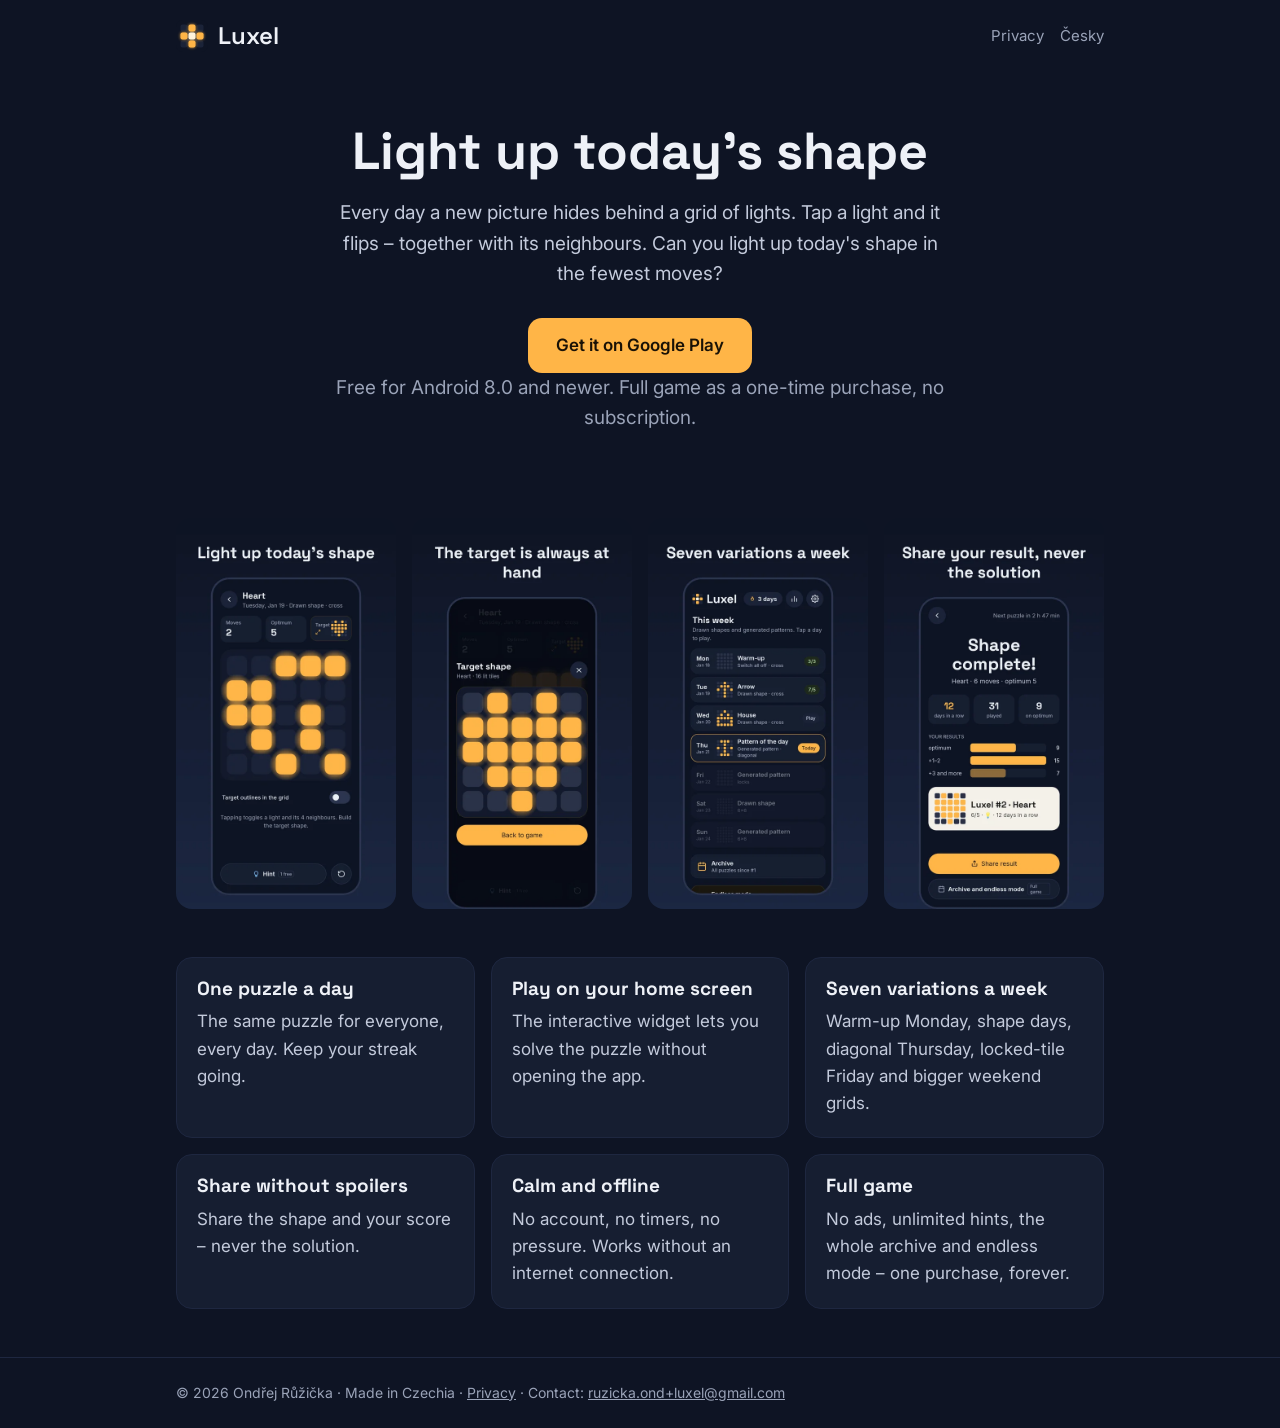
==== index.html @ 6099f9c6 "feat: landing page, privacy policy and app-ads.txt Co-Authored-By: Claude Opus 5.5 (1M context) <nor" ====
<!doctype html>
<html lang="en">
<head>
<meta charset="utf-8">
<meta name="viewport" content="width=device-width, initial-scale=1">
<title>Luxel: Daily Light Puzzle</title>
<meta name="description" content="A calm daily logic puzzle for Android. Light up today's shape in the fewest moves – right on your home screen.">
<link rel="canonical" href="https://ruzickaond.github.io/luxel-web/">
<link rel="alternate" hreflang="cs" href="https://ruzickaond.github.io/luxel-web/cs/">
<meta property="og:title" content="Luxel: Daily Light Puzzle">
<meta property="og:description" content="A calm daily logic puzzle for Android. Light up today's shape in the fewest moves – right on your home screen.">
<meta property="og:image" content="https://ruzickaond.github.io/luxel-web/img/en/og.png">
<meta name="theme-color" content="#0E1424">
<link rel="icon" href="favicon.ico" sizes="48x48">
<link rel="icon" href="favicon.svg" type="image/svg+xml">
<link rel="apple-touch-icon" href="apple-touch-icon.png">
<link rel="manifest" href="site.webmanifest">
<link rel="preconnect" href="https://fonts.googleapis.com">
<link rel="preconnect" href="https://fonts.gstatic.com" crossorigin>
<link href="https://fonts.googleapis.com/css2?family=Inter:wght@400;600&family=Space+Grotesk:wght@500;600&display=swap" rel="stylesheet">
<link rel="stylesheet" href="style.css">
</head>
<body>
<div class="wrap"><header class="top">
<a class="brand" href=""><img src="favicon.svg" alt="">Luxel</a>
<nav><a href="privacy/">Privacy</a><a href="cs/" hreflang="cs">Česky</a></nav>
</header></div>
<main class="wrap">
<section class="hero">
<h1>Light up today's shape</h1>
<p>Every day a new picture hides behind a grid of lights. Tap a light and it flips – together with its neighbours. Can you light up today's shape in the fewest moves?</p>
<a class="cta" href="https://play.google.com/store/apps/details?id=app.luxel">Get it on Google Play</a>
<p class="note">Free for Android 8.0 and newer. Full game as a one-time purchase, no subscription.</p>
</section>
<section class="shots">
<img src="img/en/02-game.webp" width="540" height="960" loading="lazy" alt="The game">
<img src="img/en/03-target.webp" width="540" height="960" loading="lazy" alt="The target shape">
<img src="img/en/04-week.webp" width="540" height="960" loading="lazy" alt="The week of variations">
<img src="img/en/05-result.webp" width="540" height="960" loading="lazy" alt="The result">
<img src="img/en/06-archive.webp" width="540" height="960" loading="lazy" alt="The archive">
</section>
<section class="features">
<div class="card"><h3>One puzzle a day</h3><p>The same puzzle for everyone, every day. Keep your streak going.</p></div>
<div class="card"><h3>Play on your home screen</h3><p>The interactive widget lets you solve the puzzle without opening the app.</p></div>
<div class="card"><h3>Seven variations a week</h3><p>Warm-up Monday, shape days, diagonal Thursday, locked-tile Friday and bigger weekend grids.</p></div>
<div class="card"><h3>Share without spoilers</h3><p>Share the shape and your score – never the solution.</p></div>
<div class="card"><h3>Calm and offline</h3><p>No account, no timers, no pressure. Works without an internet connection.</p></div>
<div class="card"><h3>Full game</h3><p>No ads, unlimited hints, the whole archive and endless mode – one purchase, forever.</p></div>
</section>
</main>
<footer><div class="wrap">© 2026 Ondřej Růžička · Made in Czechia · <a href="privacy/">Privacy</a> · Contact: <a href="mailto:ruzicka.ond+luxel@gmail.com">ruzicka.ond+luxel@gmail.com</a></div></footer>
</body>
</html>
---- style.css ----
:root {
  --bg: #0E1424; --surface: #161E31; --border: #1E2740; --text: #EEF1F7;
  --text2: #C3CADB; --muted: #9AA3B8; --light: #FFB547; --on-light: #1A1206;
}
* { box-sizing: border-box; }
html { -webkit-text-size-adjust: 100%; }
body {
  margin: 0; background: var(--bg); color: var(--text2);
  font: 17px/1.6 "Inter", system-ui, -apple-system, "Segoe UI", Roboto, sans-serif;
}
h1, h2, h3, .brand { font-family: "Space Grotesk", system-ui, sans-serif; color: var(--text); line-height: 1.2; }
a { color: var(--light); }
.wrap { max-width: 960px; margin: 0 auto; padding: 0 16px; }
header.top { display: flex; align-items: center; justify-content: space-between; padding: 20px 0; }
.brand { display: flex; align-items: center; gap: 10px; font-size: 24px; font-weight: 600; text-decoration: none; color: var(--text); }
.brand img { width: 32px; height: 32px; }
nav a { color: var(--muted); text-decoration: none; margin-left: 16px; font-size: 15px; }
nav a:hover { color: var(--text); }
.hero { padding: 48px 0 32px; text-align: center; }
.hero h1 { font-size: clamp(32px, 6vw, 52px); margin: 0 0 16px; }
.hero p { font-size: 19px; max-width: 620px; margin: 0 auto 28px; }
.cta {
  display: inline-block; background: var(--light); color: var(--on-light); font-weight: 600;
  padding: 14px 28px; border-radius: 14px; text-decoration: none;
}
.note { color: var(--muted); font-size: 14px; margin-top: 12px; }
.shots { display: flex; gap: 16px; overflow-x: auto; padding: 24px 0; scroll-snap-type: x mandatory; }
.shots img { width: 220px; height: auto; border-radius: 16px; flex: none; scroll-snap-align: center; }
.features { display: grid; grid-template-columns: repeat(auto-fit, minmax(260px, 1fr)); gap: 16px; padding: 24px 0 48px; }
.card { background: var(--surface); border: 1px solid var(--border); border-radius: 16px; padding: 20px; }
.card h3 { margin: 0 0 8px; font-size: 19px; }
.card p { margin: 0; }
.doc { max-width: 760px; padding: 24px 16px 48px; }
.doc h1 { font-size: clamp(28px, 7vw, 36px); overflow-wrap: anywhere; }
.doc h2 { font-size: 22px; margin-top: 36px; }
.doc table { width: 100%; border-collapse: collapse; font-size: 15px; }
.doc th, .doc td { text-align: left; vertical-align: top; padding: 10px 8px; border-bottom: 1px solid var(--border); }
.doc th { color: var(--text); }
.table-scroll { overflow-x: auto; }
footer { border-top: 1px solid var(--border); padding: 24px 0; color: var(--muted); font-size: 14px; }
footer a { color: var(--muted); }
p, li { overflow-wrap: break-word; }
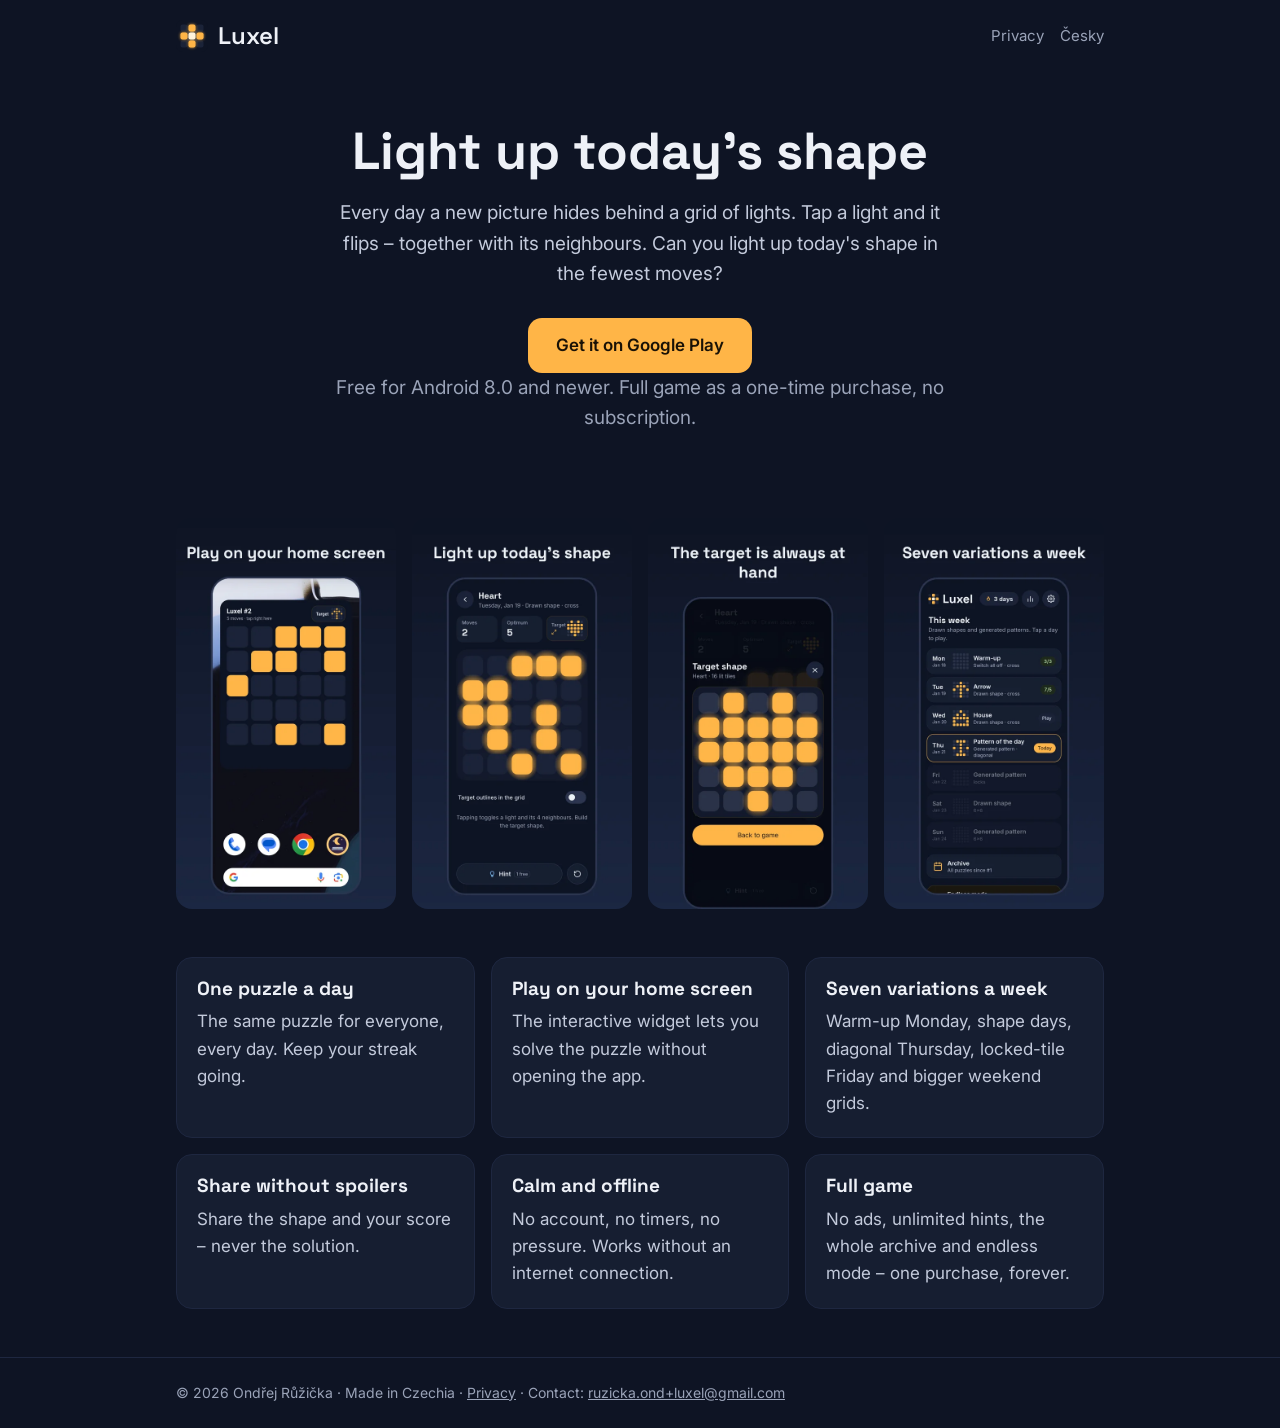
==== commit 0fa0275f: "feat: widget screenshot on the landing page Co-Authored-By: Claude Opus 5.5 (1M context) <noreply@an" ====
--- a/index.html
+++ b/index.html
@@ -33,6 +33,7 @@
 <p class="note">Free for Android 8.0 and newer. Full game as a one-time purchase, no subscription.</p>
 </section>
 <section class="shots">
+<img src="img/en/01-widget.webp" width="540" height="960" loading="lazy" alt="The widget on the home screen">
 <img src="img/en/02-game.webp" width="540" height="960" loading="lazy" alt="The game">
 <img src="img/en/03-target.webp" width="540" height="960" loading="lazy" alt="The target shape">
 <img src="img/en/04-week.webp" width="540" height="960" loading="lazy" alt="The week of variations">
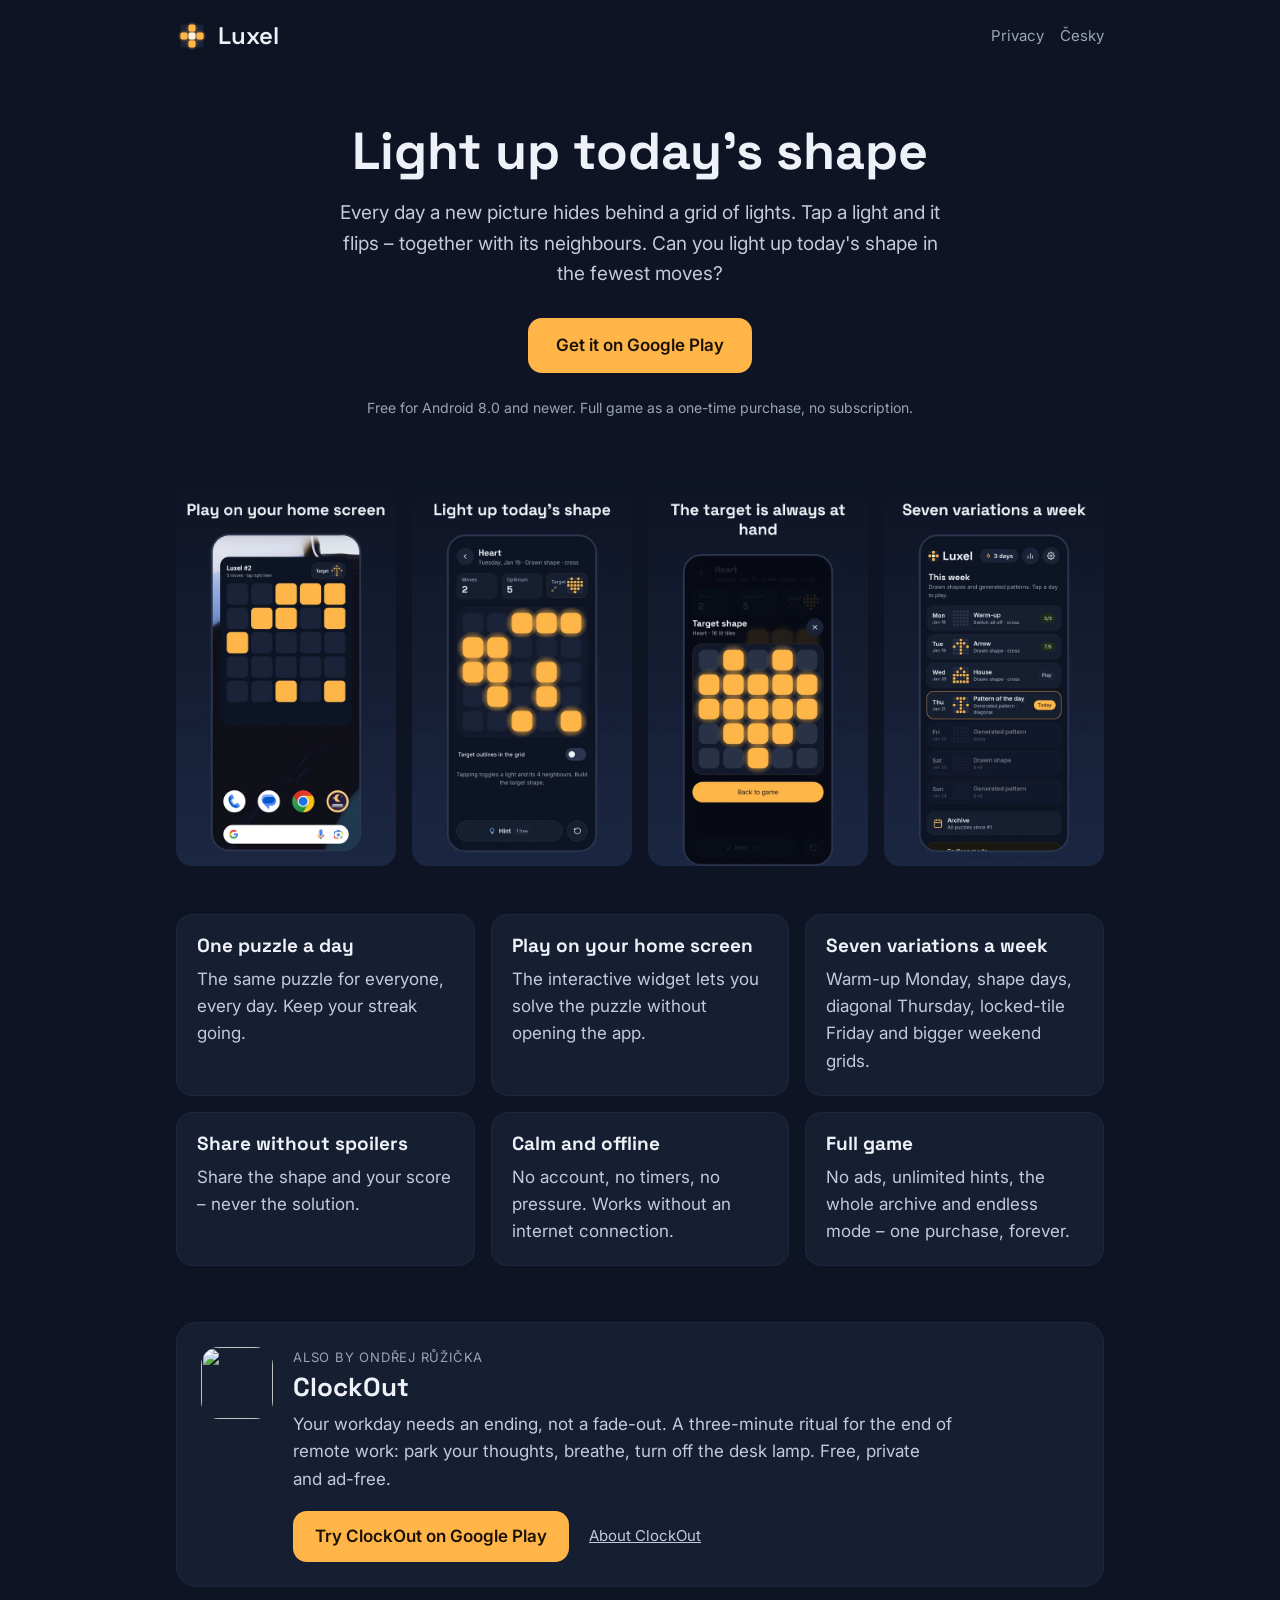
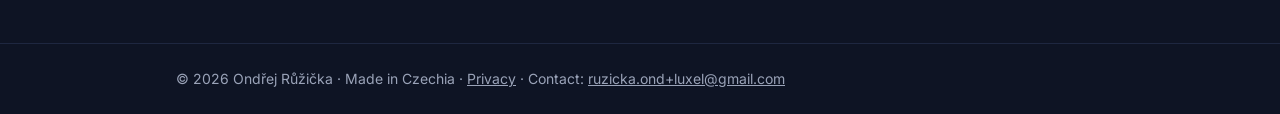
==== commit 005df5ad: "feat: more space under the Play button and a ClockOut cross-promo Co-Authored-By: Claude Opus 5.5 <n" ====
--- a/index.html
+++ b/index.html
@@ -48,6 +48,20 @@
 <div class="card"><h3>Calm and offline</h3><p>No account, no timers, no pressure. Works without an internet connection.</p></div>
 <div class="card"><h3>Full game</h3><p>No ads, unlimited hints, the whole archive and endless mode – one purchase, forever.</p></div>
 </section>
+<section class="promo" aria-labelledby="promo-title">
+<div class="promo-card">
+<img src="https://ruzickaond.github.io/clockout-app-web/android-chrome-192x192.png" width="72" height="72" alt="" loading="lazy">
+<div>
+<p class="promo-eyebrow">Also by Ondřej Růžička</p>
+<h2 id="promo-title">ClockOut</h2>
+<p class="pitch">Your workday needs an ending, not a fade-out. A three-minute ritual for the end of remote work: park your thoughts, breathe, turn off the desk lamp. Free, private and ad-free.</p>
+<div class="promo-actions">
+<a class="cta" href="https://play.google.com/store/apps/details?id=org.clockout&amp;referrer=utm_source%3Dluxel-web%26utm_medium%3Dcross_promo">Try ClockOut on Google Play</a>
+<a class="more" href="https://ruzickaond.github.io/clockout-app-web/">About ClockOut</a>
+</div>
+</div>
+</div>
+</section>
 </main>
 <footer><div class="wrap">© 2026 Ondřej Růžička · Made in Czechia · <a href="privacy/">Privacy</a> · Contact: <a href="mailto:ruzicka.ond+luxel@gmail.com">ruzicka.ond+luxel@gmail.com</a></div></footer>
 </body>
--- a/style.css
+++ b/style.css
@@ -23,13 +23,30 @@
   display: inline-block; background: var(--light); color: var(--on-light); font-weight: 600;
   padding: 14px 28px; border-radius: 14px; text-decoration: none;
 }
-.note { color: var(--muted); font-size: 14px; margin-top: 12px; }
+/* .hero p would zero the top margin, so the note needs the more specific selector. */
+.hero .note { color: var(--muted); font-size: 14px; margin: 24px auto 0; }
 .shots { display: flex; gap: 16px; overflow-x: auto; padding: 24px 0; scroll-snap-type: x mandatory; }
 .shots img { width: 220px; height: auto; border-radius: 16px; flex: none; scroll-snap-align: center; }
 .features { display: grid; grid-template-columns: repeat(auto-fit, minmax(260px, 1fr)); gap: 16px; padding: 24px 0 48px; }
 .card { background: var(--surface); border: 1px solid var(--border); border-radius: 16px; padding: 20px; }
 .card h3 { margin: 0 0 8px; font-size: 19px; }
 .card p { margin: 0; }
+.promo { padding: 8px 0 56px; }
+.promo-card {
+  display: grid; grid-template-columns: 72px 1fr; gap: 20px; align-items: start;
+  background: var(--surface); border: 1px solid var(--border); border-radius: 20px; padding: 24px;
+}
+.promo-card img { width: 72px; height: 72px; border-radius: 18px; }
+.promo-eyebrow { margin: 0 0 4px; color: var(--muted); font-size: 13px; letter-spacing: .06em; text-transform: uppercase; }
+.promo h2 { margin: 0 0 8px; font-size: 26px; }
+.promo p.pitch { margin: 0 0 18px; max-width: 60ch; }
+.promo-actions { display: flex; flex-wrap: wrap; gap: 12px 20px; align-items: center; }
+.promo-actions .cta { padding: 12px 22px; }
+.promo-actions .more { color: var(--text2); font-size: 15px; }
+@media (max-width: 520px) {
+  .promo-card { grid-template-columns: 1fr; padding: 20px; }
+  .promo-card img { width: 56px; height: 56px; border-radius: 14px; }
+}
 .doc { max-width: 760px; padding: 24px 16px 48px; }
 .doc h1 { font-size: clamp(28px, 7vw, 36px); overflow-wrap: anywhere; }
 .doc h2 { font-size: 22px; margin-top: 36px; }
